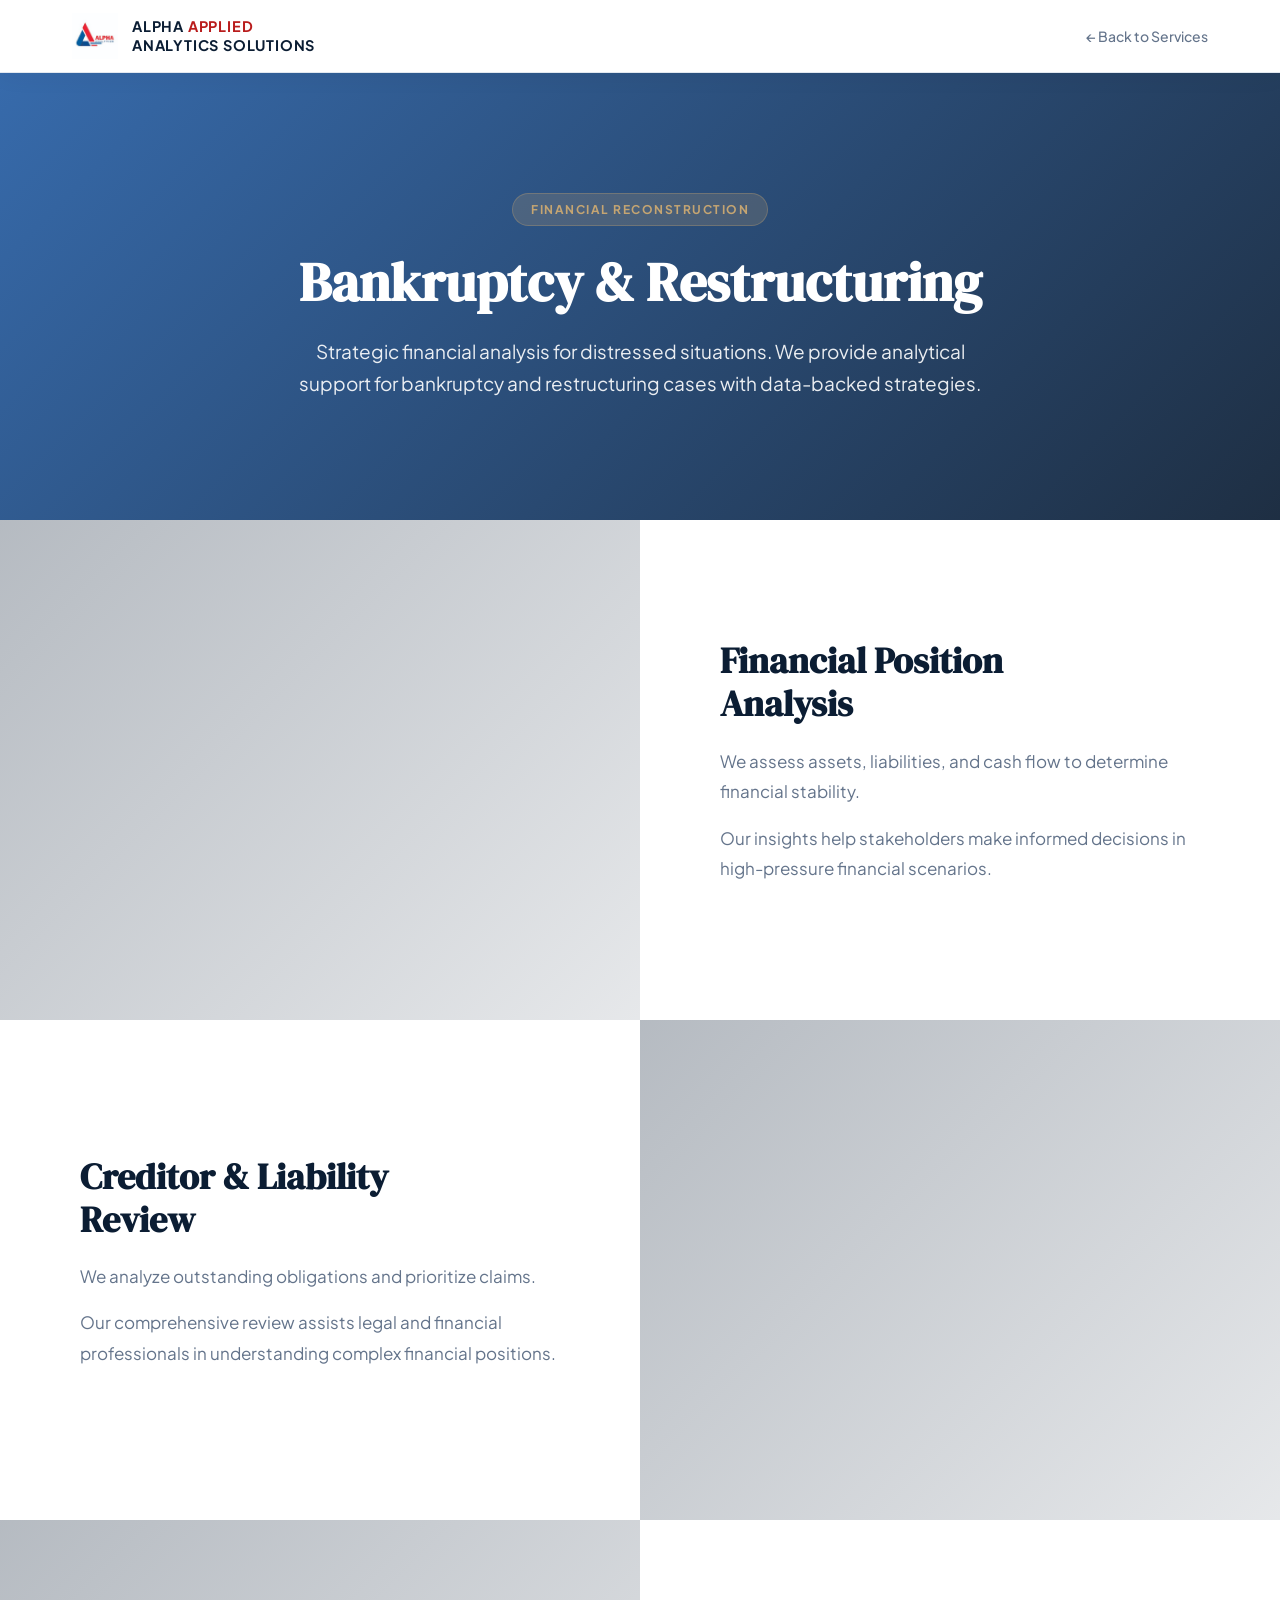
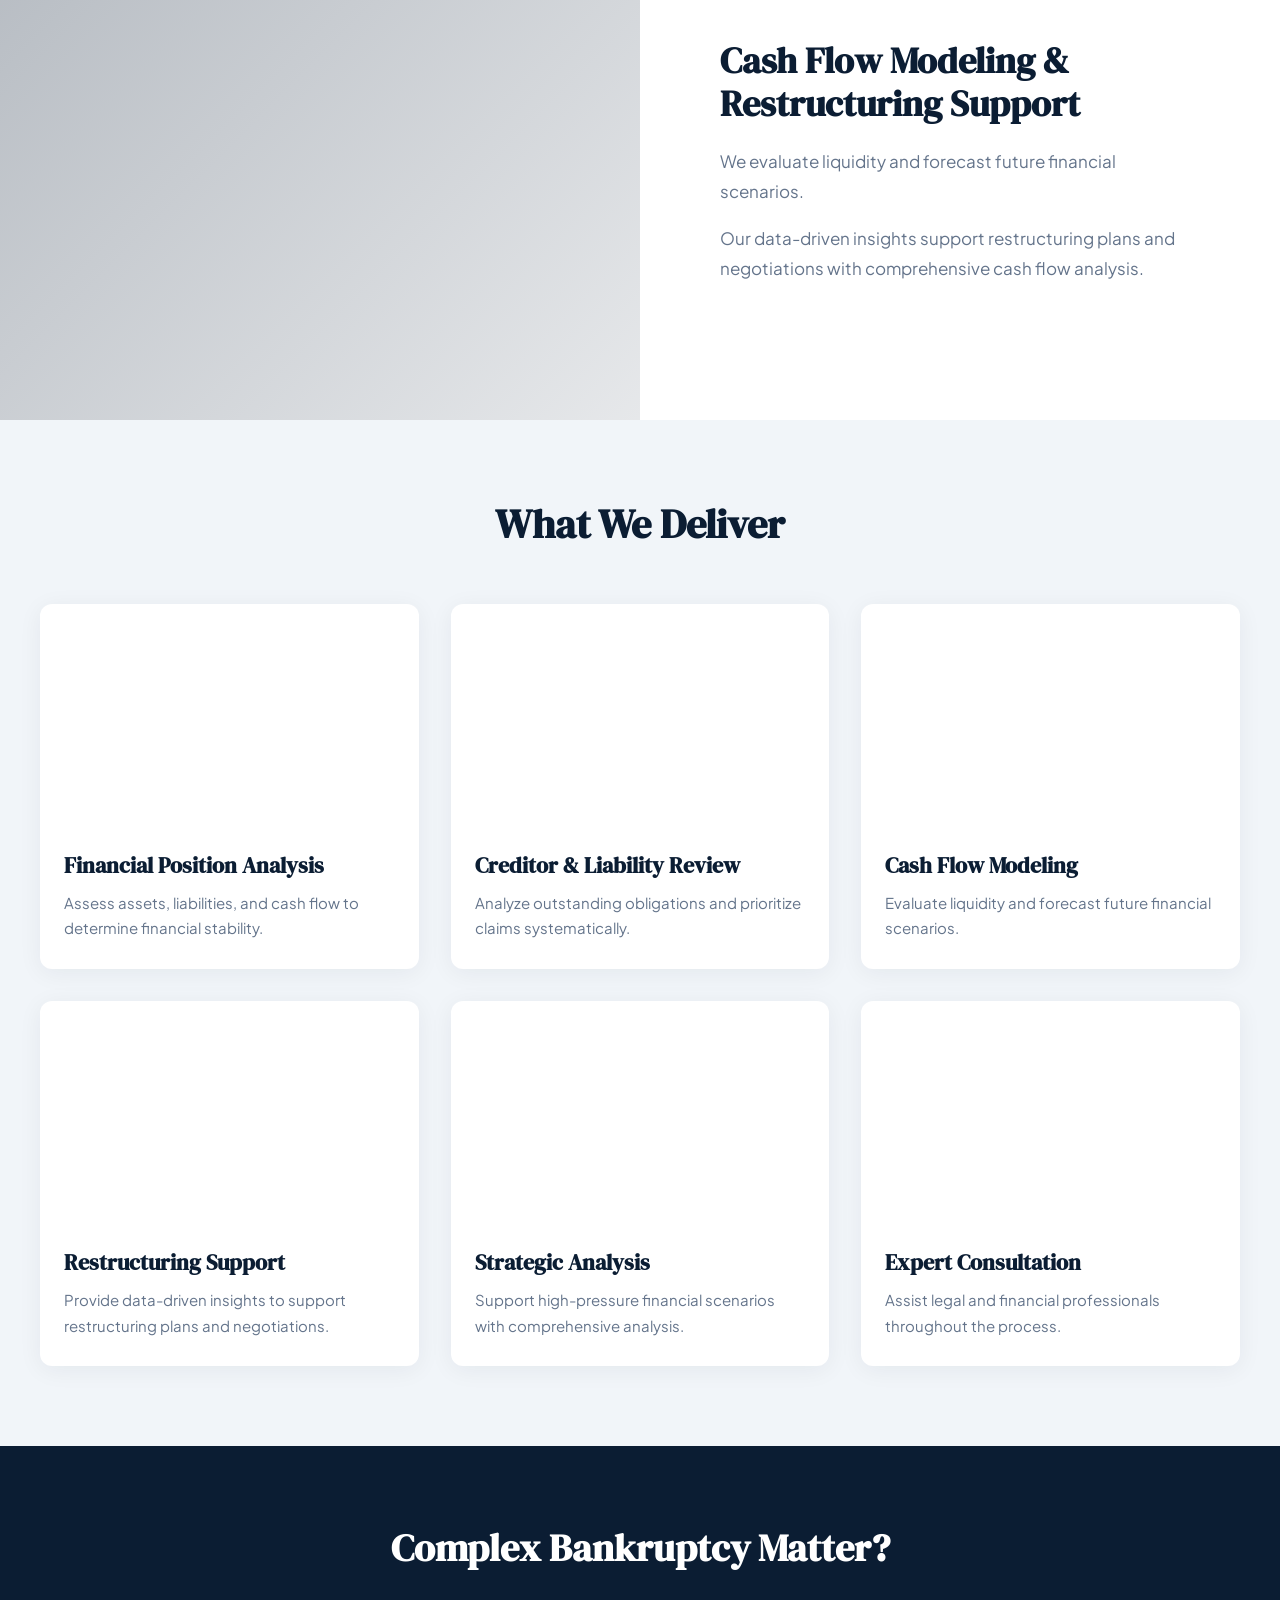
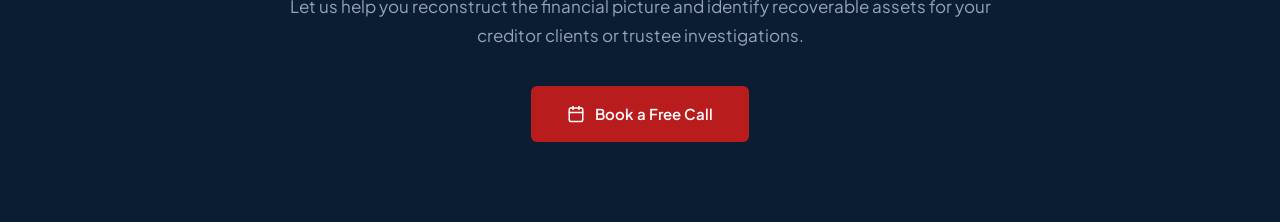
==== bankruptcyrestructuring.html @ 9ed9d33c "update project" ====
<!DOCTYPE html>
<html lang="en">
<head>
<meta charset="UTF-8">
<meta name="viewport" content="width=device-width, initial-scale=1.0">
<title>Bankruptcy & Restructuring — Alpha Applied Analytics Solutions</title>
<link rel="preconnect" href="https://fonts.googleapis.com">
<link rel="preconnect" href="https://fonts.gstatic.com" crossorigin>
<link href="https://fonts.googleapis.com/css2?family=DM+Serif+Display:ital@0;1&family=Plus+Jakarta+Sans:wght@300;400;500;600;700&display=swap" rel="stylesheet">
<style>
:root {
  --navy: #0B1D33;
  --crimson: #B91C1C;
  --crimson-hover: #991B1B;
  --gold: #C5A572;
  --slate: #64748B;
  --slate-light: #94A3B8;
  --white: #FFFFFF;
  --border: #E2E8F0;
  --bg-subtle: #F1F5F9;
}

* { margin: 0; padding: 0; box-sizing: border-box; }
html { scroll-behavior: smooth; }

body {
  font-family: 'Plus Jakarta Sans', sans-serif;
  color: var(--navy);
  line-height: 1.6;
}

h1, h2, h3 {
  font-family: 'DM Serif Display', serif;
  line-height: 1.2;
}

.navbar {
  background: white;
  border-bottom: 1px solid var(--border);
  box-shadow: 0 2px 24px rgba(11,29,51,0.06);
  position: sticky;
  top: 0;
  z-index: 100;
}
.nav-inner {
  max-width: 1200px;
  margin: 0 auto;
  padding: 0 32px;
  height: 72px;
  display: flex;
  align-items: center;
  justify-content: space-between;
}
.nav-logo {
  display: flex;
  align-items: center;
  gap: 14px;
  text-decoration: none;
}
.nav-logo img {
  width: 46px;
  height: 46px;
  object-fit: contain;
}
.nav-logo-text {
  font-weight: 700;
  font-size: 14.5px;
  letter-spacing: 0.8px;
  color: var(--navy);
  text-transform: uppercase;
  line-height: 1.3;
}
.nav-logo-text .accent { color: var(--crimson); }

.back-link {
  font-size: 14px;
  color: var(--slate);
  text-decoration: none;
  font-weight: 500;
  transition: color 0.2s;
}
.back-link:hover { color: var(--crimson); }

.service-hero {
  padding: 120px 32px 80px;
  background: linear-gradient(135deg, rgba(27,86,160,0.88) 0%, rgba(11,29,51,0.92) 100%),
              url('https://images.unsplash.com/photo-1556761175-b413da4baf72?w=1920&q=90') center/cover;
  color: white;
  text-align: center;
}
.service-hero h1 {
  font-size: clamp(38px, 5vw, 54px);
  margin-bottom: 20px;
  color: white;
}
.service-hero p {
  font-size: 19px;
  color: rgba(255,255,255,0.9);
  max-width: 720px;
  margin: 0 auto 40px;
  line-height: 1.7;
}
.service-badge {
  display: inline-block;
  padding: 6px 18px;
  background: rgba(197,165,114,0.2);
  border: 1px solid rgba(197,165,114,0.3);
  border-radius: 100px;
  font-size: 12px;
  font-weight: 700;
  color: var(--gold);
  text-transform: uppercase;
  letter-spacing: 1.5px;
  margin-bottom: 24px;
}

.image-section {
  display: grid;
  grid-template-columns: 1fr 1fr;
  gap: 0;
  align-items: center;
  min-height: 500px;
}
.image-section.reverse { direction: rtl; }
.image-section.reverse > * { direction: ltr; }

.image-visual {
  background-size: cover;
  background-position: center;
  min-height: 500px;
  position: relative;
}
.image-visual::after {
  content: '';
  position: absolute;
  inset: 0;
  background: linear-gradient(135deg, rgba(11,29,51,0.3) 0%, rgba(11,29,51,0.1) 100%);
}

.image-content {
  padding: 64px 80px;
  background: white;
}
.image-content h2 {
  font-size: 36px;
  color: var(--navy);
  margin-bottom: 20px;
}
.image-content p {
  font-size: 17px;
  color: var(--slate);
  line-height: 1.8;
  margin-bottom: 16px;
}

.features-section {
  padding: 80px 32px;
  background: var(--bg-subtle);
}
.features-inner {
  max-width: 1200px;
  margin: 0 auto;
}
.features-header {
  text-align: center;
  margin-bottom: 56px;
}
.features-header h2 {
  font-size: 40px;
  color: var(--navy);
  margin-bottom: 16px;
}
.features-grid {
  display: grid;
  grid-template-columns: repeat(3, 1fr);
  gap: 32px;
}
.feature-card {
  background: white;
  border-radius: 12px;
  overflow: hidden;
  box-shadow: 0 4px 24px rgba(11,29,51,0.06);
  transition: transform 0.3s;
}
.feature-card:hover {
  transform: translateY(-6px);
}
.feature-image {
  height: 220px;
  background-size: cover;
  background-position: center;
}
.feature-content {
  padding: 28px 24px;
}
.feature-content h3 {
  font-size: 22px;
  color: var(--navy);
  margin-bottom: 12px;
}
.feature-content p {
  font-size: 15px;
  color: var(--slate);
  line-height: 1.7;
}

.cta-section {
  padding: 80px 32px;
  background: var(--navy);
  text-align: center;
  color: white;
}
.cta-inner {
  max-width: 720px;
  margin: 0 auto;
}
.cta-section h2 {
  font-size: 38px;
  color: white;
  margin-bottom: 20px;
}
.cta-section p {
  font-size: 17px;
  color: var(--slate-light);
  margin-bottom: 36px;
  line-height: 1.7;
}
.btn-primary {
  display: inline-flex;
  align-items: center;
  gap: 10px;
  padding: 16px 36px;
  background: var(--crimson);
  color: white;
  border: none;
  border-radius: 6px;
  font-size: 15px;
  font-weight: 600;
  cursor: pointer;
  text-decoration: none;
  transition: all 0.2s;
}
.btn-primary:hover {
  background: var(--crimson-hover);
  transform: translateY(-2px);
}

@media (max-width: 1024px) {
  .image-section {
    grid-template-columns: 1fr;
  }
  .image-section.reverse {
    direction: ltr;
  }
  .image-visual {
    min-height: 350px;
  }
  .image-content {
    padding: 48px 40px;
  }
  .features-grid {
    grid-template-columns: repeat(2, 1fr);
  }
}
@media (max-width: 768px) {
  .service-hero {
    padding: 100px 24px 60px;
  }
  .features-grid {
    grid-template-columns: 1fr;
  }
}
</style>
</head>
<body>

<nav class="navbar">
  <div class="nav-inner">
    <a href="index.html" class="nav-logo">
      <img src="./images/logo.png" alt="Alpha Applied Analytics Solutions">
      <div class="nav-logo-text">Alpha <span class="accent">Applied</span><br>Analytics Solutions</div>
    </a>
    <a href="index.html#services" class="back-link">← Back to Services</a>
  </div>
</nav>

<section class="service-hero">
  <span class="service-badge">Financial Reconstruction</span>
  <h1>Bankruptcy & Restructuring</h1>
  <p>Strategic financial analysis for distressed situations. We provide analytical support for bankruptcy and restructuring cases with data-backed strategies.</p>
</section>

<section class="image-section">
  <div class="image-visual" style="background-image: url('https://images.unsplash.com/photo-1556761175-b413da4baf72?w=1200&q=90');"></div>
  <div class="image-content">
    <h2>Financial Position<br>Analysis</h2>
    <p>We assess assets, liabilities, and cash flow to determine financial stability.</p>
    <p>Our insights help stakeholders make informed decisions in high-pressure financial scenarios.</p>
  </div>
</section>

<section class="image-section reverse">
  <div class="image-visual" style="background-image: url('https://images.unsplash.com/photo-1579621970563-ebec7560ff3e?w=1200&q=90');"></div>
  <div class="image-content">
    <h2>Creditor & Liability<br>Review</h2>
    <p>We analyze outstanding obligations and prioritize claims.</p>
    <p>Our comprehensive review assists legal and financial professionals in understanding complex financial positions.</p>
  </div>
</section>

<section class="image-section">
  <div class="image-visual" style="background-image: url('https://images.unsplash.com/photo-1554224311-beee2c91e632?w=1200&q=90');"></div>
  <div class="image-content">
    <h2>Cash Flow Modeling &<br>Restructuring Support</h2>
    <p>We evaluate liquidity and forecast future financial scenarios.</p>
    <p>Our data-driven insights support restructuring plans and negotiations with comprehensive cash flow analysis.</p>
  </div>
</section>

<section class="features-section">
  <div class="features-inner">
    <div class="features-header">
      <h2>What We Deliver</h2>
    </div>
    <div class="features-grid">
      <div class="feature-card">
        <div class="feature-image" style="background-image: url('https://images.unsplash.com/photo-1460925895917-afdab827c52f?w=600&q=85');"></div>
        <div class="feature-content">
          <h3>Financial Position Analysis</h3>
          <p>Assess assets, liabilities, and cash flow to determine financial stability.</p>
        </div>
      </div>
      <div class="feature-card">
        <div class="feature-image" style="background-image: url('https://images.unsplash.com/photo-1579621970563-ebec7560ff3e?w=600&q=85');"></div>
        <div class="feature-content">
          <h3>Creditor & Liability Review</h3>
          <p>Analyze outstanding obligations and prioritize claims systematically.</p>
        </div>
      </div>
      <div class="feature-card">
        <div class="feature-image" style="background-image: url('https://images.unsplash.com/photo-1611974789855-9c2a0a7236a3?w=600&q=85');"></div>
        <div class="feature-content">
          <h3>Cash Flow Modeling</h3>
          <p>Evaluate liquidity and forecast future financial scenarios.</p>
        </div>
      </div>
      <div class="feature-card">
        <div class="feature-image" style="background-image: url('https://images.unsplash.com/photo-1554224154-22dec7ec8818?w=600&q=85');"></div>
        <div class="feature-content">
          <h3>Restructuring Support</h3>
          <p>Provide data-driven insights to support restructuring plans and negotiations.</p>
        </div>
      </div>
      <div class="feature-card">
        <div class="feature-image" style="background-image: url('https://images.unsplash.com/photo-1450101499163-c8848c66ca85?w=600&q=85');"></div>
        <div class="feature-content">
          <h3>Strategic Analysis</h3>
          <p>Support high-pressure financial scenarios with comprehensive analysis.</p>
        </div>
      </div>
      <div class="feature-card">
        <div class="feature-image" style="background-image: url('https://images.unsplash.com/photo-1589829545856-d10d557cf95f?w=600&q=85');"></div>
        <div class="feature-content">
          <h3>Expert Consultation</h3>
          <p>Assist legal and financial professionals throughout the process.</p>
        </div>
      </div>
    </div>
  </div>
</section>

<section class="cta-section">
  <div class="cta-inner">
    <h2>Complex Bankruptcy Matter?</h2>
    <p>Let us help you reconstruct the financial picture and identify recoverable assets for your creditor clients or trustee investigations.</p>
    <a href="mailto:info@alphaanalyticssol.com?subject=Bankruptcy%20%26%20Restructuring%20Inquiry" class="btn-primary">
      <svg width="18" height="18" viewBox="0 0 24 24" fill="none" stroke="currentColor" stroke-width="2" stroke-linecap="round" stroke-linejoin="round">
        <rect x="3" y="4" width="18" height="18" rx="2" ry="2"/><line x1="16" y1="2" x2="16" y2="6"/><line x1="8" y1="2" x2="8" y2="6"/><line x1="3" y1="10" x2="21" y2="10"/>
      </svg>
      Book a Free Call
    </a>
  </div>
</section>

</body>
</html>
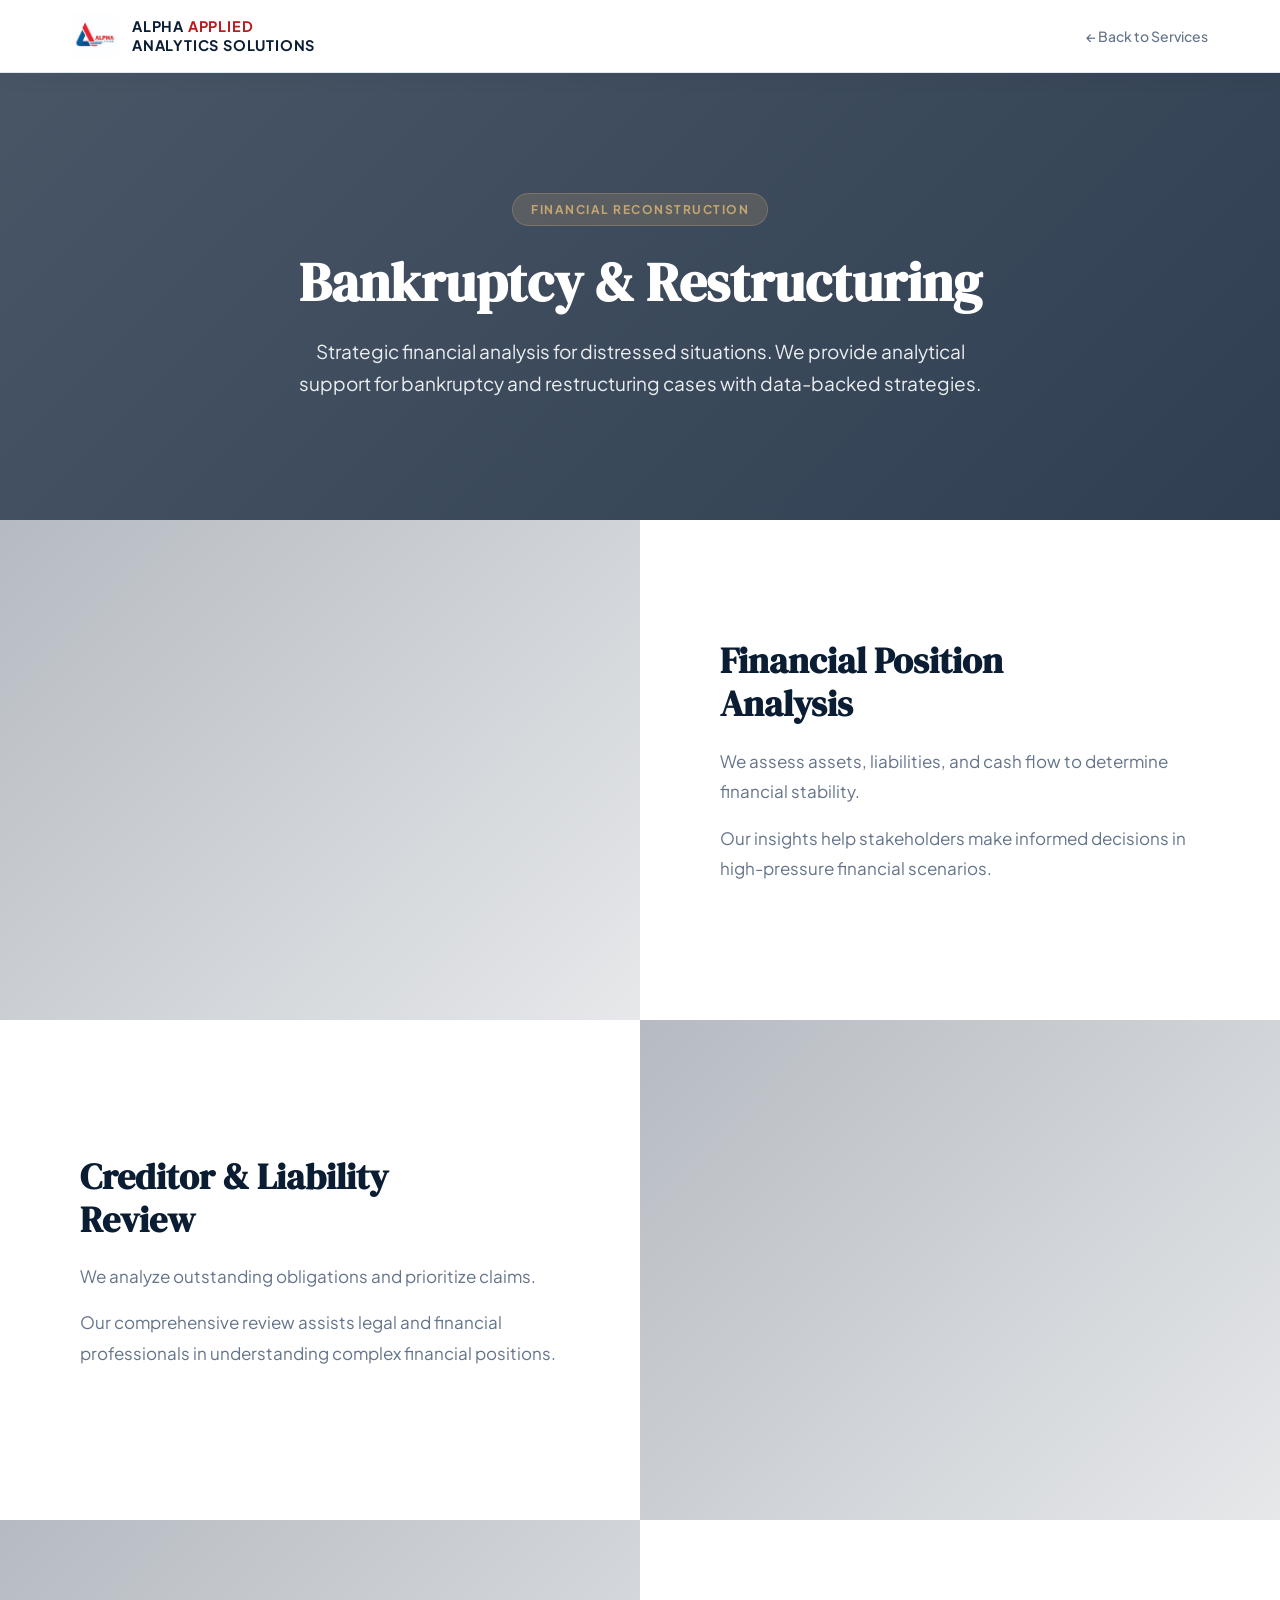
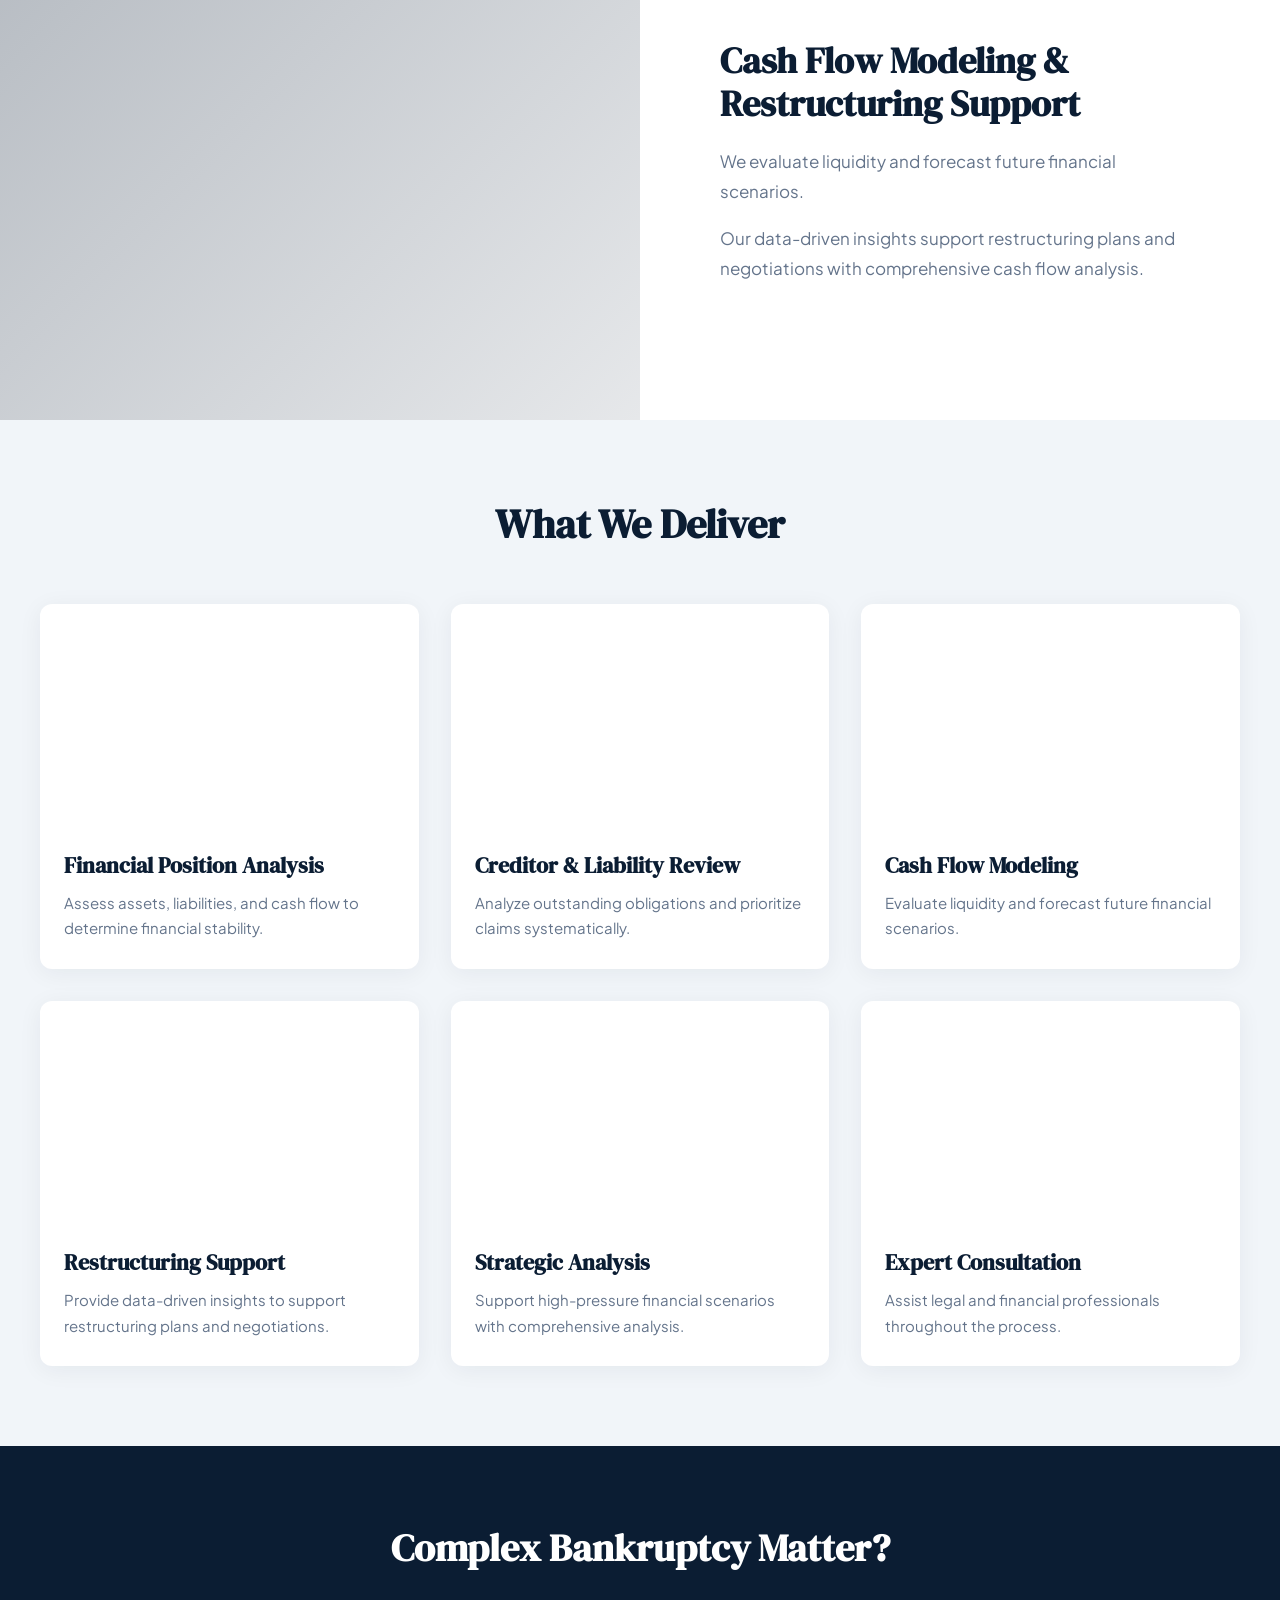
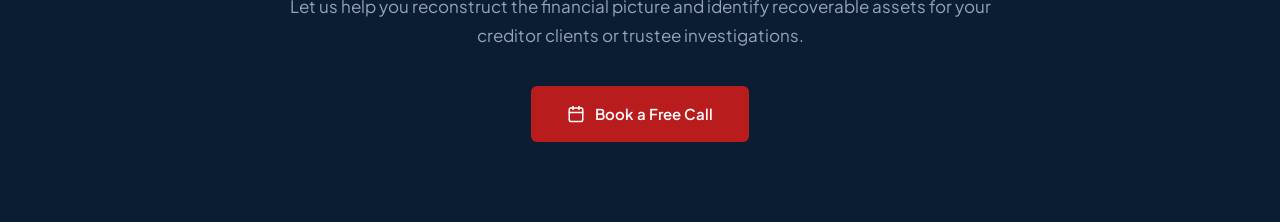
==== commit 767004fe: "update project" ====
--- a/bankruptcyrestructuring.html
+++ b/bankruptcyrestructuring.html
@@ -83,7 +83,7 @@
 
 .service-hero {
   padding: 120px 32px 80px;
-  background: linear-gradient(135deg, rgba(27,86,160,0.88) 0%, rgba(11,29,51,0.92) 100%),
+  background: linear-gradient(135deg, rgba(11,29,51,0.75) 0%, rgba(11,29,51,0.85) 100%),
               url('https://images.unsplash.com/photo-1556761175-b413da4baf72?w=1920&q=90') center/cover;
   color: white;
   text-align: center;
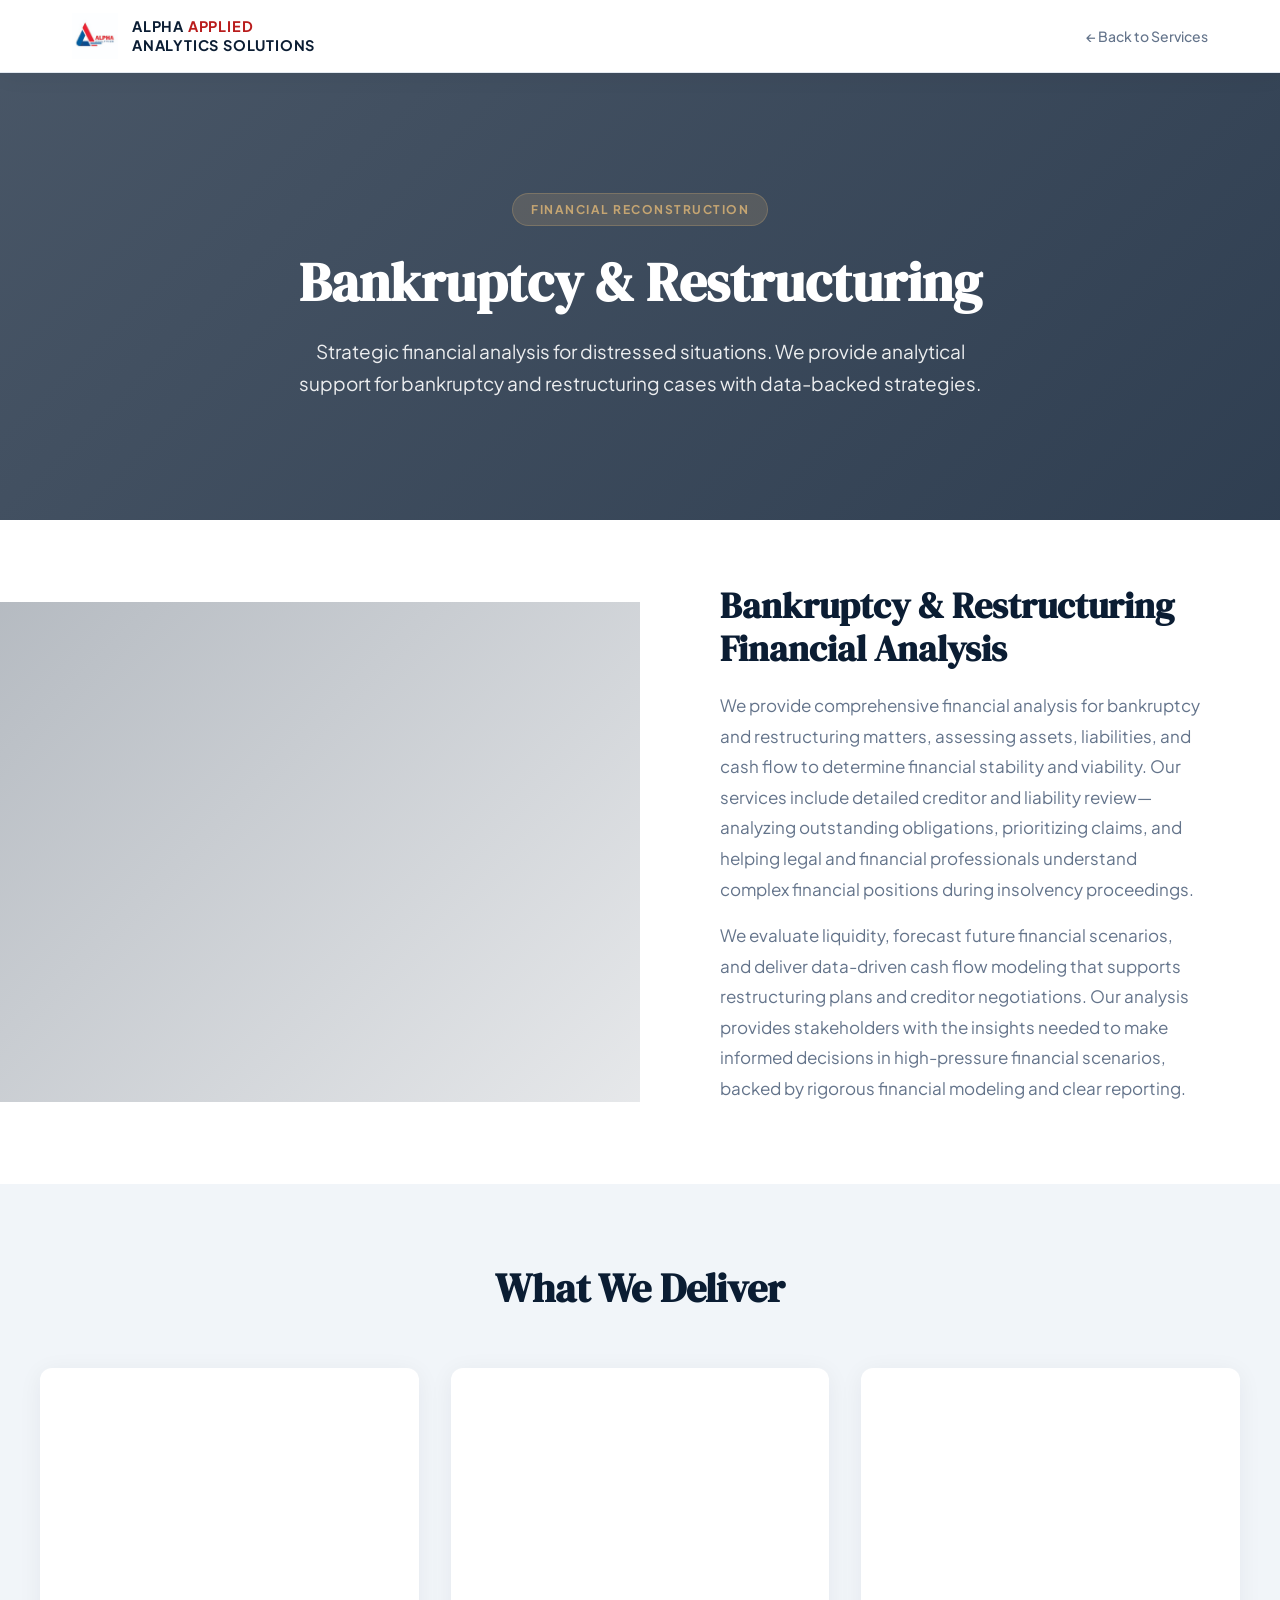
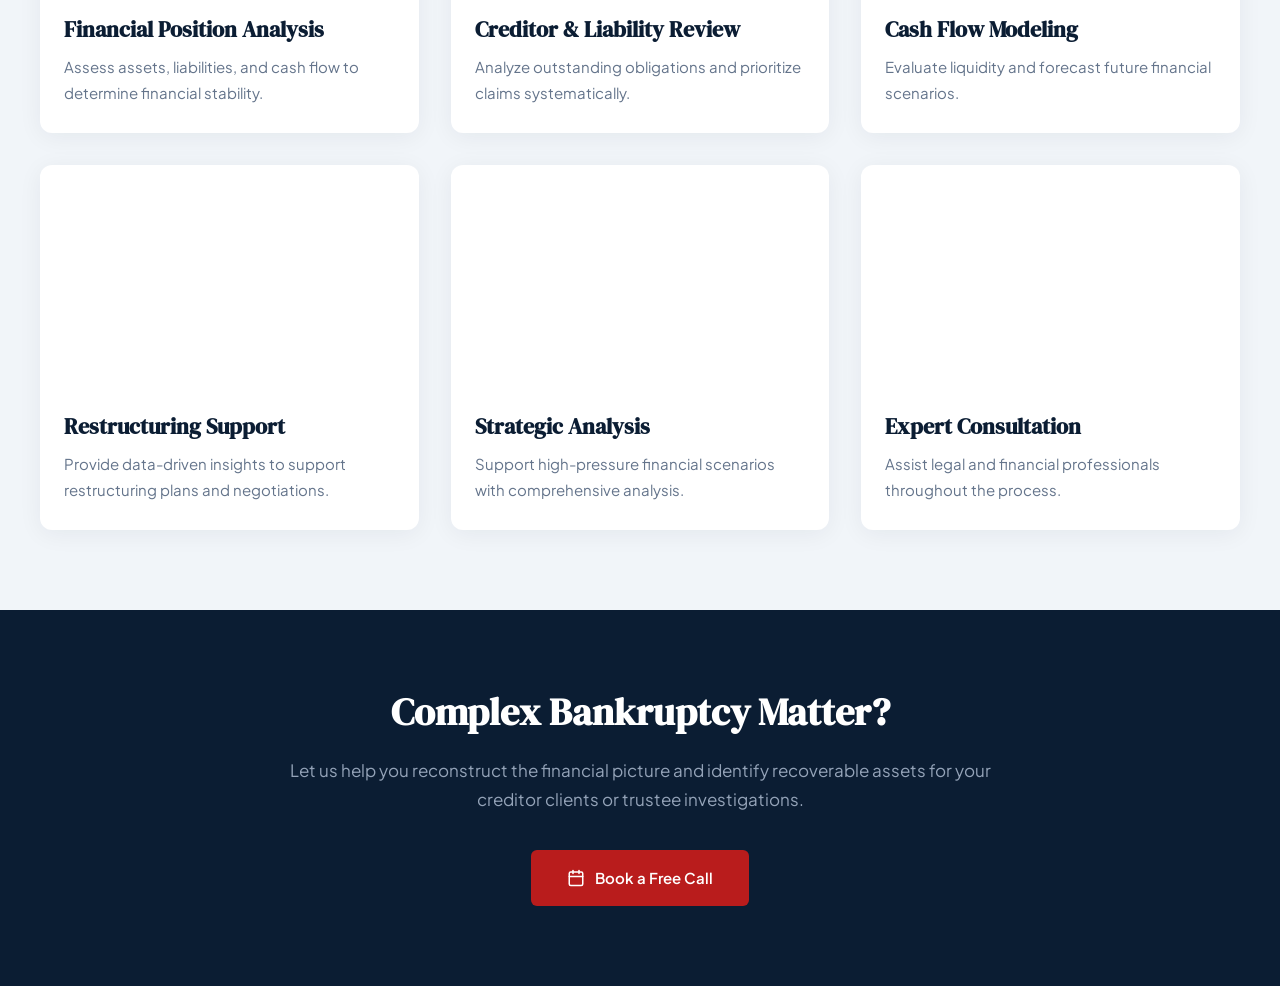
==== commit be7e8a72: "update project" ====
--- a/bankruptcyrestructuring.html
+++ b/bankruptcyrestructuring.html
@@ -84,7 +84,7 @@
 .service-hero {
   padding: 120px 32px 80px;
   background: linear-gradient(135deg, rgba(11,29,51,0.75) 0%, rgba(11,29,51,0.85) 100%),
-              url('https://images.unsplash.com/photo-1556761175-b413da4baf72?w=1920&q=90') center/cover;
+              url('https://images.unsplash.com/photo-1556761175-b413da4baf72b413da4baf72?w=1920&q=90') center/cover;
   color: white;
   text-align: center;
 }
@@ -290,30 +290,13 @@
   <p>Strategic financial analysis for distressed situations. We provide analytical support for bankruptcy and restructuring cases with data-backed strategies.</p>
 </section>
 
+<!-- ===== OVERVIEW SECTION ===== -->
 <section class="image-section">
-  <div class="image-visual" style="background-image: url('https://images.unsplash.com/photo-1556761175-b413da4baf72?w=1200&q=90');"></div>
+  <div class="image-visual" style="background-image: url('https://images.unsplash.com/photo-1526628953301-3e589a6a8b74?w=1200&q=90');"></div>
   <div class="image-content">
-    <h2>Financial Position<br>Analysis</h2>
-    <p>We assess assets, liabilities, and cash flow to determine financial stability.</p>
-    <p>Our insights help stakeholders make informed decisions in high-pressure financial scenarios.</p>
-  </div>
-</section>
-
-<section class="image-section reverse">
-  <div class="image-visual" style="background-image: url('https://images.unsplash.com/photo-1579621970563-ebec7560ff3e?w=1200&q=90');"></div>
-  <div class="image-content">
-    <h2>Creditor & Liability<br>Review</h2>
-    <p>We analyze outstanding obligations and prioritize claims.</p>
-    <p>Our comprehensive review assists legal and financial professionals in understanding complex financial positions.</p>
-  </div>
-</section>
-
-<section class="image-section">
-  <div class="image-visual" style="background-image: url('https://images.unsplash.com/photo-1554224311-beee2c91e632?w=1200&q=90');"></div>
-  <div class="image-content">
-    <h2>Cash Flow Modeling &<br>Restructuring Support</h2>
-    <p>We evaluate liquidity and forecast future financial scenarios.</p>
-    <p>Our data-driven insights support restructuring plans and negotiations with comprehensive cash flow analysis.</p>
+    <h2>Bankruptcy & Restructuring Financial Analysis</h2>
+    <p>We provide comprehensive financial analysis for bankruptcy and restructuring matters, assessing assets, liabilities, and cash flow to determine financial stability and viability. Our services include detailed creditor and liability review—analyzing outstanding obligations, prioritizing claims, and helping legal and financial professionals understand complex financial positions during insolvency proceedings.</p>
+    <p>We evaluate liquidity, forecast future financial scenarios, and deliver data-driven cash flow modeling that supports restructuring plans and creditor negotiations. Our analysis provides stakeholders with the insights needed to make informed decisions in high-pressure financial scenarios, backed by rigorous financial modeling and clear reporting.</p>
   </div>
 </section>
 
@@ -324,42 +307,42 @@
     </div>
     <div class="features-grid">
       <div class="feature-card">
-        <div class="feature-image" style="background-image: url('https://images.unsplash.com/photo-1460925895917-afdab827c52f?w=600&q=85');"></div>
+        <div class="feature-image" style="background-image: url('https://images.unsplash.com/photo-1521791055366-0d553872125f?w=600&q=85');"></div>
         <div class="feature-content">
           <h3>Financial Position Analysis</h3>
           <p>Assess assets, liabilities, and cash flow to determine financial stability.</p>
         </div>
       </div>
       <div class="feature-card">
-        <div class="feature-image" style="background-image: url('https://images.unsplash.com/photo-1579621970563-ebec7560ff3e?w=600&q=85');"></div>
+        <div class="feature-image" style="background-image: url('https://images.unsplash.com/photo-1606189934846-a527add8a77b?w=600&q=85');"></div>
         <div class="feature-content">
           <h3>Creditor & Liability Review</h3>
           <p>Analyze outstanding obligations and prioritize claims systematically.</p>
         </div>
       </div>
       <div class="feature-card">
-        <div class="feature-image" style="background-image: url('https://images.unsplash.com/photo-1611974789855-9c2a0a7236a3?w=600&q=85');"></div>
+        <div class="feature-image" style="background-image: url('https://images.unsplash.com/photo-1571624436279-b272aff752b5?w=600&q=85');"></div>
         <div class="feature-content">
           <h3>Cash Flow Modeling</h3>
           <p>Evaluate liquidity and forecast future financial scenarios.</p>
         </div>
       </div>
       <div class="feature-card">
-        <div class="feature-image" style="background-image: url('https://images.unsplash.com/photo-1554224154-22dec7ec8818?w=600&q=85');"></div>
+        <div class="feature-image" style="background-image: url('https://images.unsplash.com/photo-1517245386807-bb43f82c33c4?w=600&q=85');"></div>
         <div class="feature-content">
           <h3>Restructuring Support</h3>
           <p>Provide data-driven insights to support restructuring plans and negotiations.</p>
         </div>
       </div>
       <div class="feature-card">
-        <div class="feature-image" style="background-image: url('https://images.unsplash.com/photo-1450101499163-c8848c66ca85?w=600&q=85');"></div>
+        <div class="feature-image" style="background-image: url('https://images.unsplash.com/photo-1559136555-9303baea8ebdffec3eaf0a?w=600&q=85');"></div>
         <div class="feature-content">
           <h3>Strategic Analysis</h3>
           <p>Support high-pressure financial scenarios with comprehensive analysis.</p>
         </div>
       </div>
       <div class="feature-card">
-        <div class="feature-image" style="background-image: url('https://images.unsplash.com/photo-1589829545856-d10d557cf95f?w=600&q=85');"></div>
+        <div class="feature-image" style="background-image: url('https://images.unsplash.com/photo-1565120130276-dfbd9a7a3ad7?w=600&q=85');"></div>
         <div class="feature-content">
           <h3>Expert Consultation</h3>
           <p>Assist legal and financial professionals throughout the process.</p>
